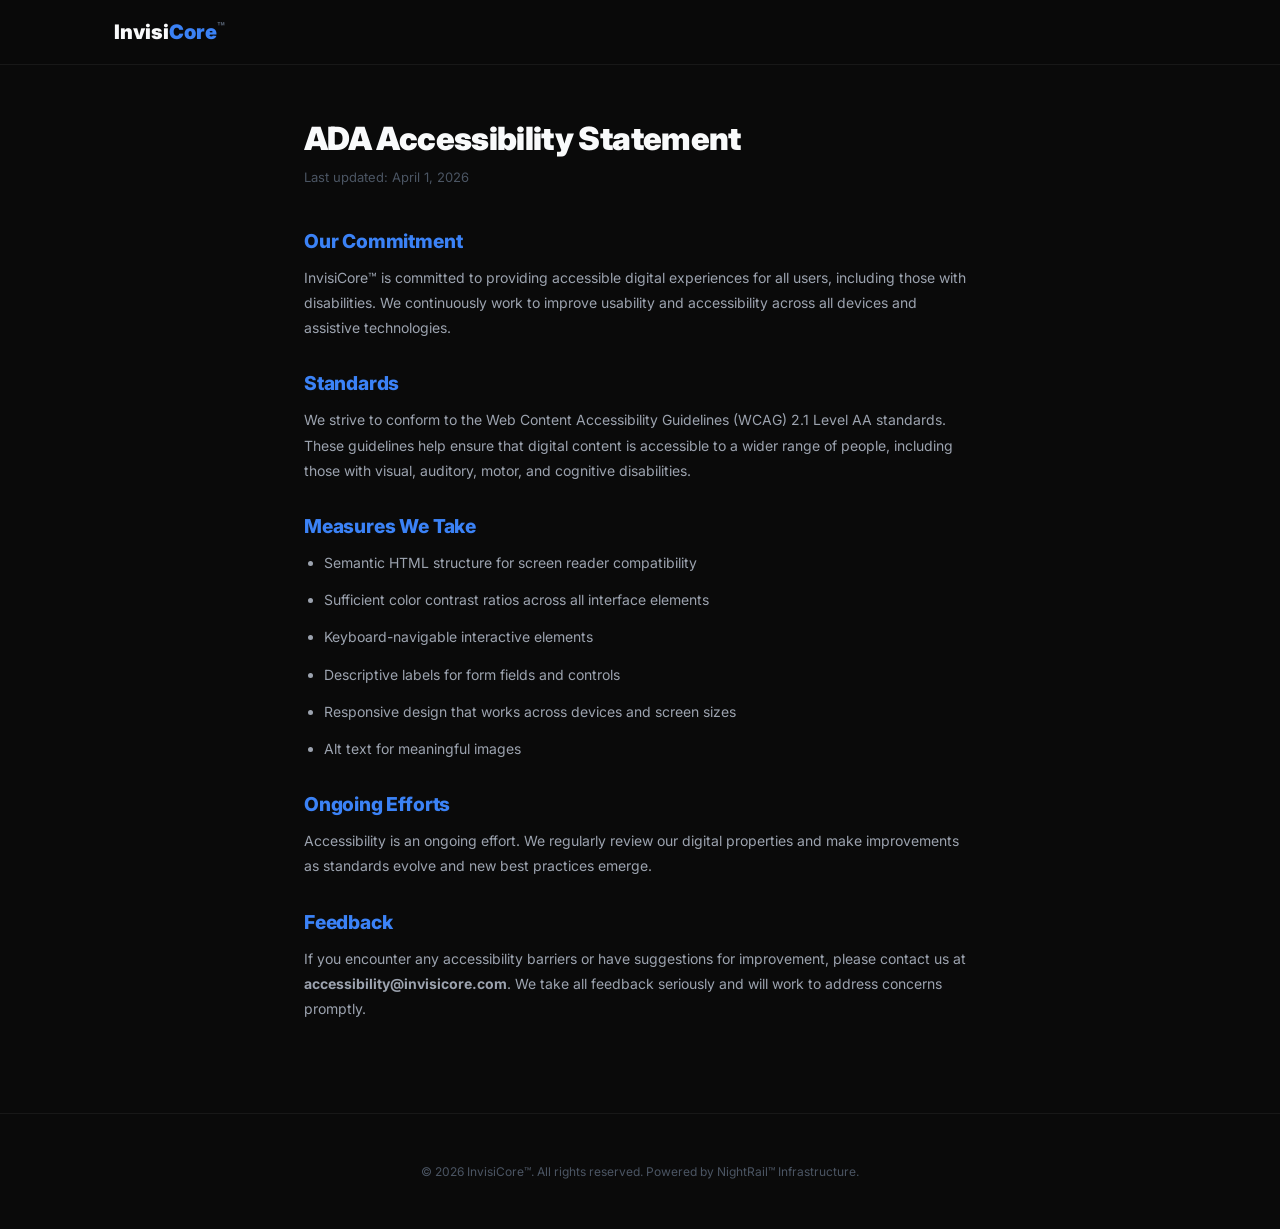
==== ada.html @ 8f8109be "Initial build — InvisiCore site with full marketing page, pricing, and legal" ====
<!DOCTYPE html>
<html lang="en">
<head>
  <meta charset="UTF-8">
  <meta name="viewport" content="width=device-width, initial-scale=1.0">
  <title>ADA Accessibility Statement — InvisiCore™</title>
  <link rel="preconnect" href="https://fonts.googleapis.com">
  <link rel="preconnect" href="https://fonts.gstatic.com" crossorigin>
  <link href="https://fonts.googleapis.com/css2?family=Inter:wght@400;500;600;700;800;900&display=swap" rel="stylesheet">
  <link rel="stylesheet" href="style.css">
  <style>.legal{max-width:720px;margin:0 auto;padding:120px 24px 80px}.legal h1{font-size:2rem;margin-bottom:8px}.legal .legal-updated{font-size:13px;color:var(--gray-dark);margin-bottom:40px}.legal h2{font-size:1.2rem;margin:32px 0 12px;color:var(--blue)}.legal p,.legal li{font-size:14px;line-height:1.8;margin-bottom:12px}.legal ul{padding-left:20px}.legal a{color:var(--blue)}</style>
</head>
<body>
  <nav class="nav"><div class="container nav-inner"><a href="/" class="nav-logo"><span class="logo-invisi">Invisi</span><span class="logo-core">Core</span><span class="logo-tm">™</span></a></div></nav>

  <div class="legal">
    <h1>ADA Accessibility Statement</h1>
    <p class="legal-updated">Last updated: April 1, 2026</p>

    <h2>Our Commitment</h2>
    <p>InvisiCore™ is committed to providing accessible digital experiences for all users, including those with disabilities. We continuously work to improve usability and accessibility across all devices and assistive technologies.</p>

    <h2>Standards</h2>
    <p>We strive to conform to the Web Content Accessibility Guidelines (WCAG) 2.1 Level AA standards. These guidelines help ensure that digital content is accessible to a wider range of people, including those with visual, auditory, motor, and cognitive disabilities.</p>

    <h2>Measures We Take</h2>
    <ul>
      <li>Semantic HTML structure for screen reader compatibility</li>
      <li>Sufficient color contrast ratios across all interface elements</li>
      <li>Keyboard-navigable interactive elements</li>
      <li>Descriptive labels for form fields and controls</li>
      <li>Responsive design that works across devices and screen sizes</li>
      <li>Alt text for meaningful images</li>
    </ul>

    <h2>Ongoing Efforts</h2>
    <p>Accessibility is an ongoing effort. We regularly review our digital properties and make improvements as standards evolve and new best practices emerge.</p>

    <h2>Feedback</h2>
    <p>If you encounter any accessibility barriers or have suggestions for improvement, please contact us at <strong>accessibility@invisicore.com</strong>. We take all feedback seriously and will work to address concerns promptly.</p>
  </div>

  <footer class="footer"><div class="container footer-inner"><div class="footer-copy">&copy; 2026 InvisiCore™. All rights reserved. Powered by NightRail™ Infrastructure.</div></div></footer>
</body>
</html>
---- style.css ----
/* ============================================================
   InvisiCore™ — Dark, High-End SaaS Aesthetic
   Colors: Black #0A0A0A, Navy #0F172A, Blue #3B82F6, Gray #9CA3AF
   Font: Inter
   ============================================================ */

*, *::before, *::after { margin: 0; padding: 0; box-sizing: border-box; }

:root {
  --black: #0A0A0A;
  --navy: #0F172A;
  --blue: #3B82F6;
  --blue-light: #60A5FA;
  --gray: #9CA3AF;
  --gray-dark: #4B5563;
  --gray-darker: #1F2937;
  --white: #F9FAFB;
  --red: #EF4444;
  --green: #10B981;
  --gold: #F59E0B;
  --radius: 12px;
  --radius-sm: 8px;
}

html { scroll-behavior: smooth; }

body {
  font-family: 'Inter', -apple-system, BlinkMacSystemFont, sans-serif;
  background: var(--black);
  color: var(--gray);
  line-height: 1.6;
  -webkit-font-smoothing: antialiased;
}

.container { max-width: 1100px; margin: 0 auto; padding: 0 24px; }

h1, h2, h3, h4 { color: var(--white); line-height: 1.2; }
h1 { font-size: clamp(2.5rem, 5vw, 3.5rem); font-weight: 900; letter-spacing: -0.02em; }
h2 { font-size: clamp(1.8rem, 3.5vw, 2.5rem); font-weight: 800; letter-spacing: -0.01em; }
h3 { font-size: 1.25rem; font-weight: 700; }

a { color: var(--blue); text-decoration: none; }

.text-blue { color: var(--blue); }
.text-red { color: var(--red); }
.text-green { color: var(--green); }

/* ─── BUTTONS ─── */
.btn {
  display: inline-flex; align-items: center; justify-content: center;
  padding: 12px 28px; border-radius: var(--radius-sm); font-size: 14px; font-weight: 700;
  text-decoration: none; cursor: pointer; transition: all 0.2s; border: none;
}
.btn-sm { padding: 8px 20px; font-size: 13px; }
.btn-lg { padding: 16px 36px; font-size: 16px; }
.btn-block { width: 100%; }
.btn-primary { background: var(--blue); color: #fff; }
.btn-primary:hover { background: var(--blue-light); }
.btn-outline { background: transparent; color: var(--blue); border: 1px solid var(--blue); }
.btn-outline:hover { background: rgba(59,130,246,0.1); }

/* ─── NAV ─── */
.nav {
  position: fixed; top: 0; left: 0; right: 0; z-index: 100;
  background: rgba(10,10,10,0.85); backdrop-filter: blur(16px);
  border-bottom: 1px solid rgba(255,255,255,0.06);
}
.nav-inner { display: flex; align-items: center; justify-content: space-between; height: 64px; }
.nav-logo { font-size: 20px; font-weight: 900; text-decoration: none; }
.logo-invisi { color: var(--white); }
.logo-core { color: var(--blue); }
.logo-tm { color: var(--gray-dark); font-size: 12px; vertical-align: super; }
.nav-links { display: flex; align-items: center; gap: 32px; }
.nav-links a { color: var(--gray); font-size: 14px; font-weight: 500; text-decoration: none; transition: color 0.2s; }
.nav-links a:hover { color: var(--white); }
.nav-toggle { display: none; background: none; border: none; cursor: pointer; padding: 4px; }
.nav-toggle span { display: block; width: 24px; height: 2px; background: var(--white); margin: 5px 0; transition: 0.3s; }

/* ─── HERO ─── */
.hero {
  position: relative; padding: 160px 0 100px; text-align: center; overflow: hidden;
  background: linear-gradient(180deg, var(--navy) 0%, var(--black) 100%);
}
.hero-inner { position: relative; z-index: 1; }
.hero-badge {
  display: inline-block; padding: 6px 16px; border-radius: 100px;
  font-size: 11px; font-weight: 700; text-transform: uppercase; letter-spacing: 2px;
  color: var(--blue); border: 1px solid rgba(59,130,246,0.3);
  background: rgba(59,130,246,0.08); margin-bottom: 24px;
}
.hero-sub { max-width: 640px; margin: 20px auto 0; font-size: 17px; color: var(--gray); }
.hero-cta { display: flex; gap: 16px; justify-content: center; margin-top: 36px; }
.hero-proof {
  display: flex; justify-content: center; align-items: center; gap: 40px;
  margin-top: 64px; padding-top: 40px; border-top: 1px solid rgba(255,255,255,0.06);
}
.proof-num { display: block; font-size: 24px; font-weight: 900; color: var(--white); }
.proof-label { display: block; font-size: 12px; color: var(--gray-dark); margin-top: 4px; }
.proof-divider { width: 1px; height: 40px; background: rgba(255,255,255,0.08); }
.hero-glow {
  position: absolute; top: -200px; left: 50%; transform: translateX(-50%);
  width: 800px; height: 800px; border-radius: 50%;
  background: radial-gradient(circle, rgba(59,130,246,0.08) 0%, transparent 70%);
  pointer-events: none;
}

/* ─── SECTIONS ─── */
.section { padding: 100px 0; }
.section-dark { background: var(--navy); }
.section-label {
  font-size: 11px; font-weight: 700; text-transform: uppercase; letter-spacing: 2px;
  color: var(--blue); margin-bottom: 12px;
}
.section-sub { max-width: 600px; font-size: 16px; color: var(--gray); margin-top: 12px; margin-bottom: 48px; }
.section h2 + .section-sub { margin-top: 12px; }

/* ─── PROBLEM ─── */
.problem-grid { display: grid; grid-template-columns: repeat(3, 1fr); gap: 24px; margin-top: 48px; }
.problem-card {
  padding: 32px; border-radius: var(--radius); background: rgba(10,10,10,0.5);
  border: 1px solid rgba(255,255,255,0.06);
}
.problem-icon { font-size: 28px; margin-bottom: 16px; }
.problem-card h3 { margin-bottom: 8px; }

/* ─── FEATURES ─── */
.features-grid { display: grid; grid-template-columns: repeat(4, 1fr); gap: 20px; }
.feature-card {
  padding: 28px; border-radius: var(--radius); background: var(--navy);
  border: 1px solid rgba(255,255,255,0.06); transition: border-color 0.2s;
}
.feature-card:hover { border-color: rgba(59,130,246,0.3); }
.feature-icon { font-size: 28px; margin-bottom: 12px; }
.feature-card h3 { font-size: 15px; margin-bottom: 8px; }
.feature-card p { font-size: 13px; line-height: 1.6; }
.feature-tier {
  display: inline-block; margin-top: 12px; padding: 3px 10px; border-radius: 100px;
  font-size: 10px; font-weight: 700; text-transform: uppercase; letter-spacing: 1px;
  color: var(--green); border: 1px solid rgba(16,185,129,0.3);
  background: rgba(16,185,129,0.06);
}

/* ─── ARCHITECTURE ─── */
.arch-grid { display: grid; grid-template-columns: 1fr auto 1fr; gap: 32px; align-items: center; margin-top: 48px; }
.arch-card {
  padding: 36px; border-radius: var(--radius); border: 1px solid rgba(255,255,255,0.08);
}
.arch-invisicore { background: rgba(59,130,246,0.06); border-color: rgba(59,130,246,0.2); }
.arch-nightrail { background: rgba(10,10,10,0.6); border-color: rgba(255,255,255,0.08); }
.arch-label {
  font-size: 10px; font-weight: 700; text-transform: uppercase; letter-spacing: 2px;
  color: var(--blue); margin-bottom: 8px;
}
.arch-card h3 { font-size: 22px; margin-bottom: 12px; }
.arch-card p { font-size: 14px; margin-bottom: 16px; }
.arch-card ul { list-style: none; }
.arch-card li { font-size: 13px; padding: 4px 0; color: var(--gray); }
.arch-card li::before { content: "\2713 "; color: var(--blue); margin-right: 8px; }
.arch-nightrail li::before { color: var(--gray-dark); }
.arch-connector { display: flex; flex-direction: column; align-items: center; gap: 0; }
.arch-line { width: 2px; height: 60px; background: linear-gradient(180deg, rgba(59,130,246,0.4), rgba(59,130,246,0.1)); }
.arch-dot { width: 10px; height: 10px; border-radius: 50%; background: var(--blue); box-shadow: 0 0 12px rgba(59,130,246,0.5); }

/* ─── USE CASES ─── */
.usecases-grid { display: grid; grid-template-columns: repeat(2, 1fr); gap: 24px; margin-top: 48px; }
.usecase-card {
  padding: 36px; border-radius: var(--radius); background: var(--navy);
  border: 1px solid rgba(255,255,255,0.06); transition: border-color 0.2s;
}
.usecase-card:hover { border-color: rgba(59,130,246,0.3); }
.usecase-card h3 { margin-bottom: 12px; color: var(--blue); }
.usecase-card p { font-size: 14px; }

/* ─── PRICING ─── */
.pricing-flagship {
  text-align: center; padding: 48px; border-radius: var(--radius);
  background: rgba(59,130,246,0.04); border: 2px solid rgba(59,130,246,0.2);
  margin-bottom: 48px;
}
.flagship-badge {
  display: inline-block; padding: 4px 14px; border-radius: 100px;
  font-size: 11px; font-weight: 700; text-transform: uppercase; letter-spacing: 1.5px;
  background: var(--blue); color: #fff; margin-bottom: 16px;
}
.flagship-price { font-size: 48px; font-weight: 900; color: var(--white); margin: 12px 0 8px; }
.flagship-desc { font-size: 16px; color: var(--gray); max-width: 500px; margin: 0 auto 24px; }
.flagship-includes { display: grid; grid-template-columns: 1fr 1fr; gap: 24px; text-align: left; max-width: 600px; margin: 0 auto 32px; }
.flagship-col h4 { font-size: 12px; font-weight: 700; text-transform: uppercase; letter-spacing: 1px; color: var(--blue); margin-bottom: 12px; }
.flagship-col ul { list-style: none; }
.flagship-col li { font-size: 13px; padding: 4px 0; color: var(--gray); }
.flagship-col li::before { content: "\2713 "; color: var(--green); margin-right: 8px; }

.pricing-saas-label {
  text-align: center; font-size: 13px; font-weight: 600; color: var(--gray-dark);
  text-transform: uppercase; letter-spacing: 2px; margin-bottom: 32px;
}
.pricing-grid { display: grid; grid-template-columns: repeat(4, 1fr); gap: 16px; margin-bottom: 48px; }
.pricing-card {
  padding: 28px; border-radius: var(--radius); background: rgba(10,10,10,0.5);
  border: 1px solid rgba(255,255,255,0.06); display: flex; flex-direction: column;
}
.pricing-card-highlight { border: 2px solid var(--blue); background: rgba(59,130,246,0.04); position: relative; }
.pricing-popular {
  position: absolute; top: -12px; left: 50%; transform: translateX(-50%);
  padding: 4px 14px; border-radius: 100px; font-size: 10px; font-weight: 800;
  background: var(--blue); color: #fff; letter-spacing: 1px;
}
.pricing-tier { font-size: 13px; font-weight: 700; color: var(--blue); margin-bottom: 8px; }
.pricing-price { font-size: 32px; font-weight: 900; color: var(--white); }
.pricing-price span { font-size: 14px; color: var(--gray-dark); font-weight: 500; }
.pricing-anchor { font-size: 11px; color: var(--green); font-weight: 600; font-style: italic; margin: 4px 0 16px; }
.pricing-card ul { list-style: none; flex: 1; margin-bottom: 20px; }
.pricing-card li { font-size: 12px; padding: 4px 0; color: var(--gray); }
.pricing-card li::before { content: "\2713 "; color: var(--green); margin-right: 6px; }

/* ─── USAGE TABLE ─── */
.usage-section { background: rgba(10,10,10,0.4); border-radius: var(--radius); padding: 32px; border: 1px solid rgba(255,255,255,0.06); }
.usage-section h3 { margin-bottom: 8px; }
.usage-section > p { font-size: 13px; color: var(--gray); margin-bottom: 20px; }
.usage-table { width: 100%; border-collapse: collapse; font-size: 13px; }
.usage-table th {
  text-align: left; padding: 10px 16px; font-size: 11px; font-weight: 600;
  text-transform: uppercase; letter-spacing: 1px; color: var(--gray-dark);
  border-bottom: 1px solid rgba(255,255,255,0.08);
}
.usage-table td { padding: 10px 16px; border-bottom: 1px solid rgba(255,255,255,0.04); color: var(--gray); }
.usage-table td:last-child { color: var(--green); font-weight: 600; }

/* ─── VERTICALIZED ─── */
.vertical-grid { display: grid; grid-template-columns: 1fr 1fr; gap: 20px; margin-top: 48px; }
.vertical-card {
  padding: 28px; border-radius: var(--radius); background: var(--navy);
  border: 1px solid rgba(255,255,255,0.06);
}
.vertical-card h3 { font-size: 16px; margin-bottom: 4px; }
.vertical-target { font-size: 11px; font-weight: 600; color: var(--gold); margin-bottom: 12px; }
.vertical-card p { font-size: 13px; margin-bottom: 8px; }
.vertical-price { font-size: 22px; font-weight: 900; color: var(--gold); margin-top: 12px; }

/* ─── TESTIMONIALS ─── */
.testimonials-grid { display: grid; grid-template-columns: repeat(3, 1fr); gap: 24px; margin-top: 48px; }
.testimonial-card {
  padding: 32px; border-radius: var(--radius); background: rgba(10,10,10,0.5);
  border: 1px solid rgba(255,255,255,0.06);
}
.testimonial-card p { font-size: 15px; font-style: italic; color: var(--white); line-height: 1.7; margin-bottom: 20px; }
.testimonial-name { font-size: 14px; font-weight: 700; color: var(--white); }
.testimonial-role { font-size: 12px; color: var(--gray-dark); }

/* ─── BLUEPRINT ─── */
.blueprint-section { text-align: center; }
.blueprint-inner {
  max-width: 600px; margin: 0 auto; padding: 48px; border-radius: var(--radius);
  background: var(--navy); border: 1px solid rgba(255,255,255,0.08);
}
.blueprint-price { font-size: 48px; font-weight: 900; color: var(--green); margin: 16px 0 8px; }
.blueprint-hook { font-size: 14px; font-style: italic; color: var(--gray); margin-bottom: 24px; }

/* ─── CTA ─── */
.section-cta {
  text-align: center;
  background: linear-gradient(180deg, var(--black) 0%, var(--navy) 50%, var(--black) 100%);
}
.cta-inner h2 { font-size: clamp(2rem, 4vw, 3rem); }
.cta-inner p { font-size: 17px; max-width: 500px; margin: 16px auto 0; }
.cta-tagline {
  font-size: 14px; font-weight: 600; color: var(--blue); font-style: italic;
  margin: 24px 0 32px;
}

/* ─── CONTACT ─── */
.contact-form { max-width: 640px; margin: 0 auto; }
.form-row { display: grid; grid-template-columns: 1fr 1fr; gap: 16px; margin-bottom: 16px; }
.form-group { display: flex; flex-direction: column; margin-bottom: 0; }
.form-group + .form-group:not(.form-row .form-group) { margin-top: 16px; }
.form-group label { font-size: 12px; font-weight: 600; color: var(--gray); margin-bottom: 6px; text-transform: uppercase; letter-spacing: 1px; }
.form-group input,
.form-group select,
.form-group textarea {
  padding: 12px 16px; border-radius: var(--radius-sm); font-size: 14px;
  background: rgba(10,10,10,0.6); border: 1px solid rgba(255,255,255,0.1);
  color: var(--white); font-family: inherit; transition: border-color 0.2s;
}
.form-group input:focus,
.form-group select:focus,
.form-group textarea:focus { outline: none; border-color: var(--blue); }
.form-group select { cursor: pointer; }
.form-group textarea { resize: vertical; }
.contact-form .btn { margin-top: 16px; }
.contact-form .form-group:last-of-type { margin-bottom: 0; }

/* ─── FOOTER ─── */
.footer { padding: 48px 0; border-top: 1px solid rgba(255,255,255,0.06); }
.footer-inner { text-align: center; }
.footer-powered { font-size: 12px; color: var(--gray-dark); margin-top: 8px; }
.footer-links { display: flex; justify-content: center; gap: 24px; margin: 24px 0 16px; flex-wrap: wrap; }
.footer-links a { font-size: 13px; color: var(--gray-dark); text-decoration: none; transition: color 0.2s; }
.footer-links a:hover { color: var(--gray); }
.footer-copy { font-size: 12px; color: var(--gray-dark); }

/* ─── MOBILE ─── */
@media (max-width: 768px) {
  .nav-links { display: none; }
  .nav-toggle { display: block; }
  .nav-links.open {
    display: flex; flex-direction: column; position: absolute; top: 64px; left: 0; right: 0;
    background: rgba(10,10,10,0.95); backdrop-filter: blur(16px); padding: 24px;
    gap: 16px; border-bottom: 1px solid rgba(255,255,255,0.06);
  }
  .hero { padding: 120px 0 60px; }
  .hero-proof { flex-direction: column; gap: 20px; }
  .proof-divider { width: 40px; height: 1px; }
  .problem-grid,
  .features-grid,
  .pricing-grid { grid-template-columns: 1fr; }
  .arch-grid { grid-template-columns: 1fr; }
  .arch-connector { flex-direction: row; justify-content: center; }
  .arch-line { width: 60px; height: 2px; }
  .usecases-grid,
  .vertical-grid,
  .testimonials-grid { grid-template-columns: 1fr; }
  .flagship-includes { grid-template-columns: 1fr; }
  .form-row { grid-template-columns: 1fr; }
  .hero-cta { flex-direction: column; align-items: center; }
}
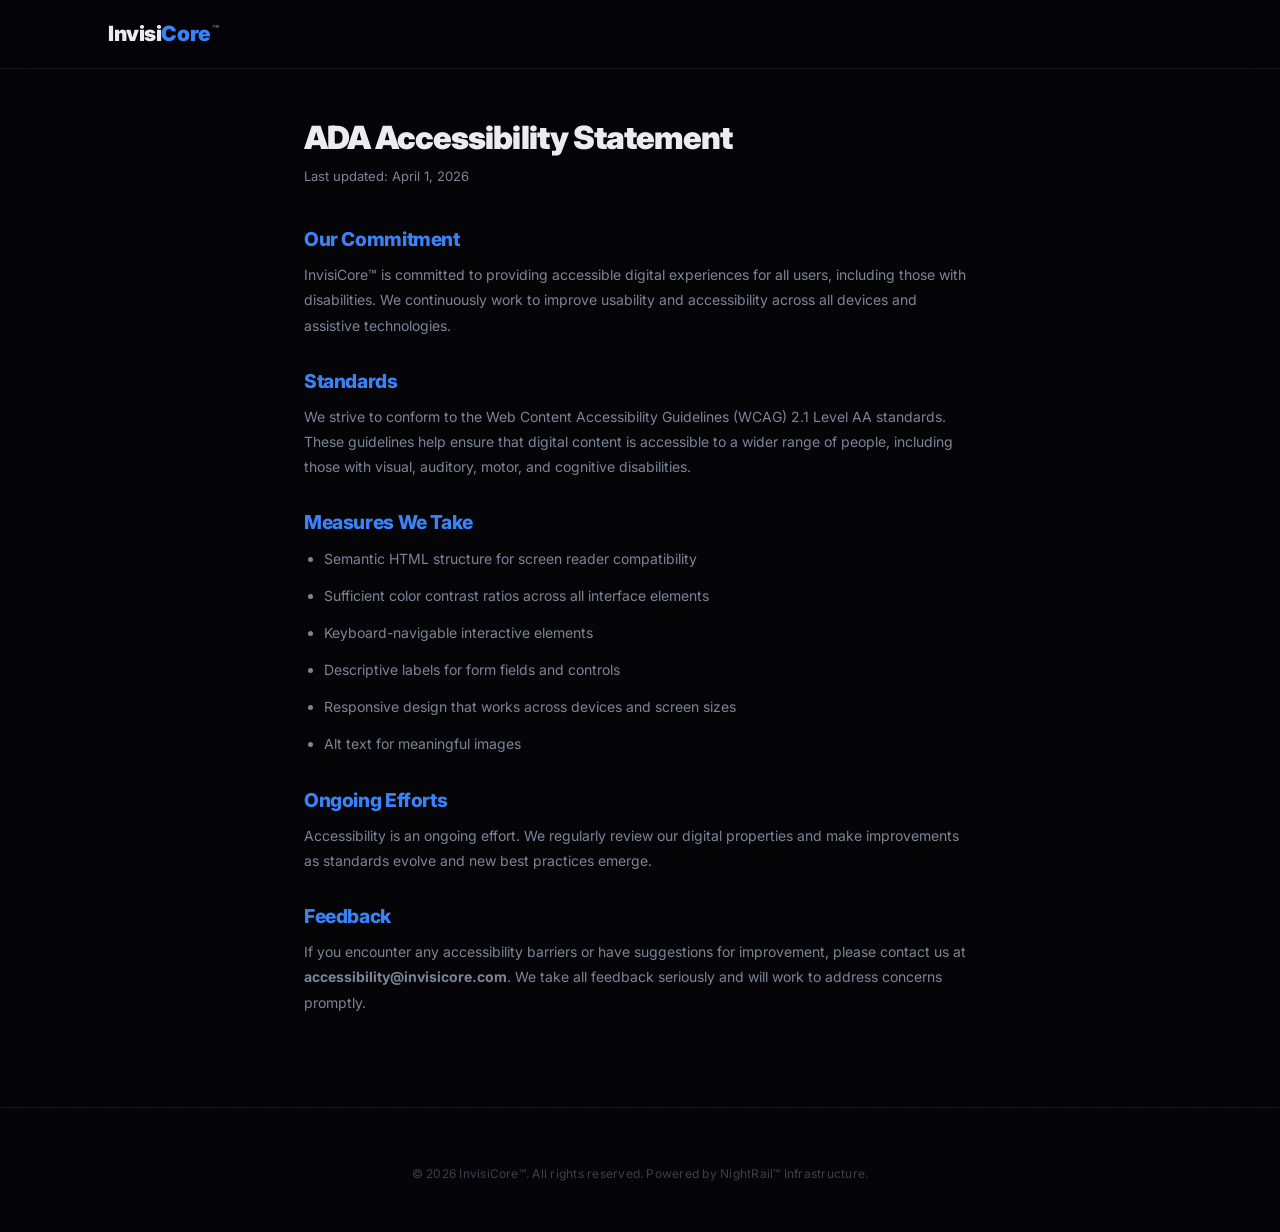
==== commit 8a08c322: "add favicon across all pages" ====
--- a/ada.html
+++ b/ada.html
@@ -2,6 +2,7 @@
 <html lang="en">
 <head>
   <meta charset="UTF-8">
+  <link rel="icon" type="image/svg+xml" href="/favicon.svg" />
   <meta name="viewport" content="width=device-width, initial-scale=1.0">
   <title>ADA Accessibility Statement — InvisiCore™</title>
   <link rel="preconnect" href="https://fonts.googleapis.com">
--- a/style.css
+++ b/style.css
@@ -1,325 +1,490 @@
 /* ============================================================
-   InvisiCore™ — Dark, High-End SaaS Aesthetic
-   Colors: Black #0A0A0A, Navy #0F172A, Blue #3B82F6, Gray #9CA3AF
+   InvisiCore™ — Enterprise Infrastructure Aesthetic
+   Palette: Void #050508, Obsidian #0B0E18, Steel #141928
+           Signal Blue #3B82F6, Ice #93C5FD, Smoke #7C8497
    Font: Inter
    ============================================================ */
 
 *, *::before, *::after { margin: 0; padding: 0; box-sizing: border-box; }
 
 :root {
-  --black: #0A0A0A;
-  --navy: #0F172A;
+  --void: #050508;
+  --obsidian: #0B0E18;
+  --steel: #141928;
+  --slate: #1C2236;
+  --border: rgba(255,255,255,0.06);
+  --border-hover: rgba(59,130,246,0.25);
   --blue: #3B82F6;
-  --blue-light: #60A5FA;
-  --gray: #9CA3AF;
-  --gray-dark: #4B5563;
-  --gray-darker: #1F2937;
-  --white: #F9FAFB;
-  --red: #EF4444;
-  --green: #10B981;
-  --gold: #F59E0B;
-  --radius: 12px;
-  --radius-sm: 8px;
+  --blue-mid: #2563EB;
+  --blue-light: #93C5FD;
+  --blue-glow: rgba(59,130,246,0.15);
+  --smoke: #7C8497;
+  --ash: #515B6E;
+  --ember: #3A4050;
+  --white: #EAECF0;
+  --red: #F87171;
+  --green: #34D399;
+  --gold: #FBBF24;
+  --radius: 16px;
+  --radius-sm: 10px;
 }
 
 html { scroll-behavior: smooth; }
 
 body {
   font-family: 'Inter', -apple-system, BlinkMacSystemFont, sans-serif;
-  background: var(--black);
-  color: var(--gray);
-  line-height: 1.6;
+  background: var(--void);
+  color: var(--smoke);
+  line-height: 1.65;
   -webkit-font-smoothing: antialiased;
-}
-
-.container { max-width: 1100px; margin: 0 auto; padding: 0 24px; }
-
-h1, h2, h3, h4 { color: var(--white); line-height: 1.2; }
-h1 { font-size: clamp(2.5rem, 5vw, 3.5rem); font-weight: 900; letter-spacing: -0.02em; }
-h2 { font-size: clamp(1.8rem, 3.5vw, 2.5rem); font-weight: 800; letter-spacing: -0.01em; }
-h3 { font-size: 1.25rem; font-weight: 700; }
+  -moz-osx-font-smoothing: grayscale;
+  /* Subtle dot grid across entire page */
+  background-image: radial-gradient(rgba(255,255,255,0.03) 1px, transparent 1px);
+  background-size: 32px 32px;
+}
+
+.container { max-width: 1120px; margin: 0 auto; padding: 0 28px; }
+
+h1, h2, h3, h4 { color: var(--white); line-height: 1.15; }
+h1 { font-size: clamp(2.6rem, 5.5vw, 3.8rem); font-weight: 900; letter-spacing: -0.03em; }
+h2 { font-size: clamp(1.9rem, 3.5vw, 2.6rem); font-weight: 800; letter-spacing: -0.02em; }
+h3 { font-size: 1.2rem; font-weight: 700; letter-spacing: -0.01em; }
 
 a { color: var(--blue); text-decoration: none; }
 
-.text-blue { color: var(--blue); }
+.text-blue { color: var(--blue-light); }
 .text-red { color: var(--red); }
 .text-green { color: var(--green); }
 
 /* ─── BUTTONS ─── */
 .btn {
   display: inline-flex; align-items: center; justify-content: center;
-  padding: 12px 28px; border-radius: var(--radius-sm); font-size: 14px; font-weight: 700;
-  text-decoration: none; cursor: pointer; transition: all 0.2s; border: none;
-}
-.btn-sm { padding: 8px 20px; font-size: 13px; }
-.btn-lg { padding: 16px 36px; font-size: 16px; }
+  padding: 13px 30px; border-radius: var(--radius-sm); font-size: 14px; font-weight: 700;
+  text-decoration: none; cursor: pointer; transition: all 0.25s ease; border: none;
+  letter-spacing: 0.01em;
+}
+.btn-sm { padding: 9px 22px; font-size: 13px; }
+.btn-lg { padding: 17px 40px; font-size: 15px; letter-spacing: 0.02em; }
 .btn-block { width: 100%; }
-.btn-primary { background: var(--blue); color: #fff; }
-.btn-primary:hover { background: var(--blue-light); }
-.btn-outline { background: transparent; color: var(--blue); border: 1px solid var(--blue); }
-.btn-outline:hover { background: rgba(59,130,246,0.1); }
+.btn-primary {
+  background: linear-gradient(135deg, var(--blue) 0%, var(--blue-mid) 100%);
+  color: #fff;
+  box-shadow: 0 0 20px rgba(59,130,246,0.2), 0 2px 8px rgba(0,0,0,0.3);
+}
+.btn-primary:hover {
+  background: linear-gradient(135deg, var(--blue-light) 0%, var(--blue) 100%);
+  box-shadow: 0 0 32px rgba(59,130,246,0.35), 0 4px 12px rgba(0,0,0,0.3);
+  transform: translateY(-1px);
+}
+.btn-outline {
+  background: transparent; color: var(--blue-light);
+  border: 1px solid rgba(59,130,246,0.35);
+  box-shadow: 0 0 12px rgba(59,130,246,0.05);
+}
+.btn-outline:hover {
+  background: rgba(59,130,246,0.08);
+  border-color: rgba(59,130,246,0.6);
+  box-shadow: 0 0 20px rgba(59,130,246,0.12);
+}
 
 /* ─── NAV ─── */
 .nav {
   position: fixed; top: 0; left: 0; right: 0; z-index: 100;
-  background: rgba(10,10,10,0.85); backdrop-filter: blur(16px);
-  border-bottom: 1px solid rgba(255,255,255,0.06);
-}
-.nav-inner { display: flex; align-items: center; justify-content: space-between; height: 64px; }
-.nav-logo { font-size: 20px; font-weight: 900; text-decoration: none; }
+  background: rgba(5,5,8,0.75); backdrop-filter: blur(24px) saturate(1.2);
+  border-bottom: 1px solid var(--border);
+}
+.nav-inner { display: flex; align-items: center; justify-content: space-between; height: 68px; }
+.nav-logo { font-size: 21px; font-weight: 900; text-decoration: none; letter-spacing: -0.02em; }
 .logo-invisi { color: var(--white); }
 .logo-core { color: var(--blue); }
-.logo-tm { color: var(--gray-dark); font-size: 12px; vertical-align: super; }
-.nav-links { display: flex; align-items: center; gap: 32px; }
-.nav-links a { color: var(--gray); font-size: 14px; font-weight: 500; text-decoration: none; transition: color 0.2s; }
+.logo-tm { color: var(--ash); font-size: 11px; vertical-align: super; margin-left: 1px; }
+.nav-links { display: flex; align-items: center; gap: 36px; }
+.nav-links a { color: var(--smoke); font-size: 13px; font-weight: 500; text-decoration: none; transition: color 0.25s; letter-spacing: 0.01em; }
 .nav-links a:hover { color: var(--white); }
 .nav-toggle { display: none; background: none; border: none; cursor: pointer; padding: 4px; }
-.nav-toggle span { display: block; width: 24px; height: 2px; background: var(--white); margin: 5px 0; transition: 0.3s; }
+.nav-toggle span { display: block; width: 22px; height: 2px; background: var(--white); margin: 5px 0; transition: 0.3s; border-radius: 2px; }
 
 /* ─── HERO ─── */
 .hero {
-  position: relative; padding: 160px 0 100px; text-align: center; overflow: hidden;
-  background: linear-gradient(180deg, var(--navy) 0%, var(--black) 100%);
-}
-.hero-inner { position: relative; z-index: 1; }
+  position: relative; padding: 180px 0 120px; text-align: center; overflow: hidden;
+  background: linear-gradient(180deg, var(--steel) 0%, var(--obsidian) 40%, var(--void) 100%);
+}
+.hero-inner { position: relative; z-index: 2; }
 .hero-badge {
-  display: inline-block; padding: 6px 16px; border-radius: 100px;
-  font-size: 11px; font-weight: 700; text-transform: uppercase; letter-spacing: 2px;
-  color: var(--blue); border: 1px solid rgba(59,130,246,0.3);
-  background: rgba(59,130,246,0.08); margin-bottom: 24px;
-}
-.hero-sub { max-width: 640px; margin: 20px auto 0; font-size: 17px; color: var(--gray); }
-.hero-cta { display: flex; gap: 16px; justify-content: center; margin-top: 36px; }
+  display: inline-block; padding: 7px 18px; border-radius: 100px;
+  font-size: 10px; font-weight: 700; text-transform: uppercase; letter-spacing: 2.5px;
+  color: var(--blue-light); border: 1px solid rgba(59,130,246,0.25);
+  background: rgba(59,130,246,0.06); margin-bottom: 28px;
+}
+.hero h1 { margin-bottom: 0; }
+.hero-sub { max-width: 620px; margin: 24px auto 0; font-size: 17px; color: var(--smoke); line-height: 1.75; }
+.hero-cta { display: flex; gap: 16px; justify-content: center; margin-top: 40px; }
 .hero-proof {
-  display: flex; justify-content: center; align-items: center; gap: 40px;
-  margin-top: 64px; padding-top: 40px; border-top: 1px solid rgba(255,255,255,0.06);
-}
-.proof-num { display: block; font-size: 24px; font-weight: 900; color: var(--white); }
-.proof-label { display: block; font-size: 12px; color: var(--gray-dark); margin-top: 4px; }
-.proof-divider { width: 1px; height: 40px; background: rgba(255,255,255,0.08); }
+  display: flex; justify-content: center; align-items: center; gap: 48px;
+  margin-top: 72px; padding-top: 48px;
+  border-top: 1px solid var(--border);
+}
+.proof-num { display: block; font-size: 26px; font-weight: 900; color: var(--white); letter-spacing: -0.02em; }
+.proof-label { display: block; font-size: 11px; color: var(--ash); margin-top: 6px; text-transform: uppercase; letter-spacing: 1px; font-weight: 500; }
+.proof-divider { width: 1px; height: 44px; background: linear-gradient(180deg, transparent, rgba(59,130,246,0.2), transparent); }
+
+/* Hero background effects */
 .hero-glow {
-  position: absolute; top: -200px; left: 50%; transform: translateX(-50%);
-  width: 800px; height: 800px; border-radius: 50%;
-  background: radial-gradient(circle, rgba(59,130,246,0.08) 0%, transparent 70%);
-  pointer-events: none;
+  position: absolute; top: -300px; left: 50%; transform: translateX(-50%);
+  width: 1000px; height: 1000px; border-radius: 50%;
+  background: radial-gradient(circle, rgba(59,130,246,0.1) 0%, rgba(37,99,235,0.04) 40%, transparent 70%);
+  pointer-events: none; z-index: 0;
+}
+.hero::after {
+  content: ''; position: absolute; bottom: 0; left: 0; right: 0; height: 1px;
+  background: linear-gradient(90deg, transparent, rgba(59,130,246,0.15), transparent);
 }
 
 /* ─── SECTIONS ─── */
-.section { padding: 100px 0; }
-.section-dark { background: var(--navy); }
+.section { padding: 110px 0; position: relative; }
+.section-dark { background: var(--obsidian); }
+.section-dark::before,
+.section-dark::after {
+  content: ''; position: absolute; left: 0; right: 0; height: 1px;
+  background: linear-gradient(90deg, transparent, var(--border), transparent);
+}
+.section-dark::before { top: 0; }
+.section-dark::after { bottom: 0; }
 .section-label {
-  font-size: 11px; font-weight: 700; text-transform: uppercase; letter-spacing: 2px;
-  color: var(--blue); margin-bottom: 12px;
-}
-.section-sub { max-width: 600px; font-size: 16px; color: var(--gray); margin-top: 12px; margin-bottom: 48px; }
-.section h2 + .section-sub { margin-top: 12px; }
+  font-size: 11px; font-weight: 700; text-transform: uppercase; letter-spacing: 3px;
+  color: var(--blue); margin-bottom: 14px;
+}
+.section-sub { max-width: 580px; font-size: 16px; color: var(--smoke); margin-top: 14px; margin-bottom: 56px; line-height: 1.75; }
+
+/* ─── CARD BASE (shared glass treatment) ─── */
+.problem-card,
+.feature-card,
+.usecase-card,
+.pricing-card,
+.vertical-card,
+.testimonial-card {
+  border-radius: var(--radius);
+  border: 1px solid var(--border);
+  transition: border-color 0.3s ease, box-shadow 0.3s ease, transform 0.3s ease;
+}
+.problem-card:hover,
+.feature-card:hover,
+.usecase-card:hover,
+.vertical-card:hover,
+.testimonial-card:hover {
+  border-color: var(--border-hover);
+  box-shadow: 0 0 40px rgba(59,130,246,0.06), 0 8px 32px rgba(0,0,0,0.2);
+  transform: translateY(-2px);
+}
 
 /* ─── PROBLEM ─── */
-.problem-grid { display: grid; grid-template-columns: repeat(3, 1fr); gap: 24px; margin-top: 48px; }
+.problem-grid { display: grid; grid-template-columns: repeat(3, 1fr); gap: 24px; margin-top: 56px; }
 .problem-card {
-  padding: 32px; border-radius: var(--radius); background: rgba(10,10,10,0.5);
-  border: 1px solid rgba(255,255,255,0.06);
-}
-.problem-icon { font-size: 28px; margin-bottom: 16px; }
-.problem-card h3 { margin-bottom: 8px; }
+  padding: 36px; background: rgba(11,14,24,0.6);
+  backdrop-filter: blur(8px);
+}
+.problem-icon { font-size: 32px; margin-bottom: 20px; filter: grayscale(0.2); }
+.problem-card h3 { margin-bottom: 10px; font-size: 1.1rem; }
+.problem-card p { font-size: 14px; line-height: 1.7; }
 
 /* ─── FEATURES ─── */
 .features-grid { display: grid; grid-template-columns: repeat(4, 1fr); gap: 20px; }
 .feature-card {
-  padding: 28px; border-radius: var(--radius); background: var(--navy);
-  border: 1px solid rgba(255,255,255,0.06); transition: border-color 0.2s;
-}
-.feature-card:hover { border-color: rgba(59,130,246,0.3); }
-.feature-icon { font-size: 28px; margin-bottom: 12px; }
-.feature-card h3 { font-size: 15px; margin-bottom: 8px; }
-.feature-card p { font-size: 13px; line-height: 1.6; }
+  padding: 30px; background: linear-gradient(160deg, var(--steel) 0%, var(--obsidian) 100%);
+  position: relative; overflow: hidden;
+}
+.feature-card::before {
+  content: ''; position: absolute; top: 0; left: 0; right: 0; height: 1px;
+  background: linear-gradient(90deg, transparent, rgba(59,130,246,0.15), transparent);
+  opacity: 0; transition: opacity 0.3s;
+}
+.feature-card:hover::before { opacity: 1; }
+.feature-icon { font-size: 30px; margin-bottom: 16px; }
+.feature-card h3 { font-size: 14px; margin-bottom: 10px; text-transform: uppercase; letter-spacing: 0.03em; }
+.feature-card p { font-size: 13px; line-height: 1.7; color: var(--smoke); }
 .feature-tier {
-  display: inline-block; margin-top: 12px; padding: 3px 10px; border-radius: 100px;
-  font-size: 10px; font-weight: 700; text-transform: uppercase; letter-spacing: 1px;
-  color: var(--green); border: 1px solid rgba(16,185,129,0.3);
-  background: rgba(16,185,129,0.06);
+  display: inline-block; margin-top: 16px; padding: 4px 12px; border-radius: 100px;
+  font-size: 10px; font-weight: 700; text-transform: uppercase; letter-spacing: 1.2px;
+  color: var(--green); border: 1px solid rgba(52,211,153,0.2);
+  background: rgba(52,211,153,0.06);
 }
 
 /* ─── ARCHITECTURE ─── */
-.arch-grid { display: grid; grid-template-columns: 1fr auto 1fr; gap: 32px; align-items: center; margin-top: 48px; }
+.arch-grid { display: grid; grid-template-columns: 1fr 80px 1fr; gap: 0; align-items: center; margin-top: 56px; }
 .arch-card {
-  padding: 36px; border-radius: var(--radius); border: 1px solid rgba(255,255,255,0.08);
-}
-.arch-invisicore { background: rgba(59,130,246,0.06); border-color: rgba(59,130,246,0.2); }
-.arch-nightrail { background: rgba(10,10,10,0.6); border-color: rgba(255,255,255,0.08); }
+  padding: 40px; border-radius: var(--radius);
+  border: 1px solid var(--border);
+}
+.arch-invisicore {
+  background: linear-gradient(135deg, rgba(59,130,246,0.08) 0%, rgba(59,130,246,0.02) 100%);
+  border-color: rgba(59,130,246,0.18);
+}
+.arch-nightrail {
+  background: linear-gradient(135deg, rgba(5,5,8,0.8) 0%, rgba(11,14,24,0.5) 100%);
+  border-color: var(--border);
+}
 .arch-label {
-  font-size: 10px; font-weight: 700; text-transform: uppercase; letter-spacing: 2px;
-  color: var(--blue); margin-bottom: 8px;
-}
-.arch-card h3 { font-size: 22px; margin-bottom: 12px; }
-.arch-card p { font-size: 14px; margin-bottom: 16px; }
+  font-size: 10px; font-weight: 700; text-transform: uppercase; letter-spacing: 2.5px;
+  color: var(--blue); margin-bottom: 10px;
+}
+.arch-nightrail .arch-label { color: var(--ash); }
+.arch-card h3 { font-size: 24px; margin-bottom: 14px; letter-spacing: -0.02em; }
+.arch-card p { font-size: 14px; margin-bottom: 20px; line-height: 1.7; }
 .arch-card ul { list-style: none; }
-.arch-card li { font-size: 13px; padding: 4px 0; color: var(--gray); }
-.arch-card li::before { content: "\2713 "; color: var(--blue); margin-right: 8px; }
-.arch-nightrail li::before { color: var(--gray-dark); }
-.arch-connector { display: flex; flex-direction: column; align-items: center; gap: 0; }
-.arch-line { width: 2px; height: 60px; background: linear-gradient(180deg, rgba(59,130,246,0.4), rgba(59,130,246,0.1)); }
-.arch-dot { width: 10px; height: 10px; border-radius: 50%; background: var(--blue); box-shadow: 0 0 12px rgba(59,130,246,0.5); }
+.arch-card li { font-size: 13px; padding: 5px 0; color: var(--smoke); display: flex; align-items: center; gap: 10px; }
+.arch-card li::before { content: "\2713"; color: var(--blue); font-weight: 700; font-size: 11px; flex-shrink: 0; }
+.arch-nightrail li::before { color: var(--ash); }
+.arch-connector { display: flex; flex-direction: column; align-items: center; justify-content: center; gap: 0; }
+.arch-line { width: 2px; height: 50px; background: linear-gradient(180deg, rgba(59,130,246,0.3), rgba(59,130,246,0.08)); }
+.arch-dot {
+  width: 12px; height: 12px; border-radius: 50%; background: var(--blue);
+  box-shadow: 0 0 16px rgba(59,130,246,0.5), 0 0 4px rgba(59,130,246,0.8);
+  animation: pulse-dot 2.5s ease-in-out infinite;
+}
+@keyframes pulse-dot {
+  0%, 100% { box-shadow: 0 0 16px rgba(59,130,246,0.5), 0 0 4px rgba(59,130,246,0.8); }
+  50% { box-shadow: 0 0 24px rgba(59,130,246,0.7), 0 0 8px rgba(59,130,246,1); }
+}
 
 /* ─── USE CASES ─── */
-.usecases-grid { display: grid; grid-template-columns: repeat(2, 1fr); gap: 24px; margin-top: 48px; }
+.usecases-grid { display: grid; grid-template-columns: repeat(2, 1fr); gap: 24px; margin-top: 56px; }
 .usecase-card {
-  padding: 36px; border-radius: var(--radius); background: var(--navy);
-  border: 1px solid rgba(255,255,255,0.06); transition: border-color 0.2s;
-}
-.usecase-card:hover { border-color: rgba(59,130,246,0.3); }
-.usecase-card h3 { margin-bottom: 12px; color: var(--blue); }
-.usecase-card p { font-size: 14px; }
+  padding: 40px; background: linear-gradient(160deg, var(--steel) 0%, var(--obsidian) 100%);
+  position: relative;
+}
+.usecase-card h3 { margin-bottom: 14px; color: var(--blue-light); font-size: 1.15rem; }
+.usecase-card p { font-size: 14px; line-height: 1.75; }
 
 /* ─── PRICING ─── */
 .pricing-flagship {
-  text-align: center; padding: 48px; border-radius: var(--radius);
-  background: rgba(59,130,246,0.04); border: 2px solid rgba(59,130,246,0.2);
-  margin-bottom: 48px;
+  text-align: center; padding: 56px 48px; border-radius: var(--radius);
+  background: linear-gradient(160deg, rgba(59,130,246,0.06) 0%, rgba(37,99,235,0.02) 100%);
+  border: 1px solid rgba(59,130,246,0.18);
+  margin-bottom: 56px; position: relative; overflow: hidden;
+}
+.pricing-flagship::before {
+  content: ''; position: absolute; top: 0; left: 0; right: 0; height: 1px;
+  background: linear-gradient(90deg, transparent, rgba(59,130,246,0.3), transparent);
 }
 .flagship-badge {
-  display: inline-block; padding: 4px 14px; border-radius: 100px;
-  font-size: 11px; font-weight: 700; text-transform: uppercase; letter-spacing: 1.5px;
-  background: var(--blue); color: #fff; margin-bottom: 16px;
-}
-.flagship-price { font-size: 48px; font-weight: 900; color: var(--white); margin: 12px 0 8px; }
-.flagship-desc { font-size: 16px; color: var(--gray); max-width: 500px; margin: 0 auto 24px; }
-.flagship-includes { display: grid; grid-template-columns: 1fr 1fr; gap: 24px; text-align: left; max-width: 600px; margin: 0 auto 32px; }
-.flagship-col h4 { font-size: 12px; font-weight: 700; text-transform: uppercase; letter-spacing: 1px; color: var(--blue); margin-bottom: 12px; }
+  display: inline-block; padding: 5px 16px; border-radius: 100px;
+  font-size: 10px; font-weight: 700; text-transform: uppercase; letter-spacing: 2px;
+  background: linear-gradient(135deg, var(--blue) 0%, var(--blue-mid) 100%);
+  color: #fff; margin-bottom: 20px;
+  box-shadow: 0 0 20px rgba(59,130,246,0.25);
+}
+.flagship-price {
+  font-size: 56px; font-weight: 900; color: var(--white); margin: 16px 0 8px;
+  letter-spacing: -0.03em;
+  background: linear-gradient(135deg, var(--white) 0%, var(--blue-light) 100%);
+  -webkit-background-clip: text; -webkit-text-fill-color: transparent;
+  background-clip: text;
+}
+.flagship-desc { font-size: 16px; color: var(--smoke); max-width: 480px; margin: 0 auto 28px; line-height: 1.7; }
+.flagship-includes { display: grid; grid-template-columns: 1fr 1fr; gap: 28px; text-align: left; max-width: 580px; margin: 0 auto 36px; }
+.flagship-col h4 { font-size: 11px; font-weight: 700; text-transform: uppercase; letter-spacing: 1.5px; color: var(--blue); margin-bottom: 14px; }
 .flagship-col ul { list-style: none; }
-.flagship-col li { font-size: 13px; padding: 4px 0; color: var(--gray); }
-.flagship-col li::before { content: "\2713 "; color: var(--green); margin-right: 8px; }
+.flagship-col li { font-size: 13px; padding: 5px 0; color: var(--smoke); display: flex; align-items: center; gap: 10px; }
+.flagship-col li::before { content: "\2713"; color: var(--green); font-weight: 700; font-size: 11px; flex-shrink: 0; }
 
 .pricing-saas-label {
-  text-align: center; font-size: 13px; font-weight: 600; color: var(--gray-dark);
-  text-transform: uppercase; letter-spacing: 2px; margin-bottom: 32px;
-}
-.pricing-grid { display: grid; grid-template-columns: repeat(4, 1fr); gap: 16px; margin-bottom: 48px; }
+  text-align: center; font-size: 12px; font-weight: 600; color: var(--ash);
+  text-transform: uppercase; letter-spacing: 3px; margin-bottom: 36px;
+}
+.pricing-grid { display: grid; grid-template-columns: repeat(4, 1fr); gap: 16px; margin-bottom: 56px; }
 .pricing-card {
-  padding: 28px; border-radius: var(--radius); background: rgba(10,10,10,0.5);
-  border: 1px solid rgba(255,255,255,0.06); display: flex; flex-direction: column;
-}
-.pricing-card-highlight { border: 2px solid var(--blue); background: rgba(59,130,246,0.04); position: relative; }
+  padding: 32px 28px; background: rgba(11,14,24,0.6);
+  backdrop-filter: blur(8px); display: flex; flex-direction: column;
+}
+.pricing-card-highlight {
+  border: 1px solid rgba(59,130,246,0.3);
+  background: linear-gradient(160deg, rgba(59,130,246,0.07) 0%, rgba(11,14,24,0.6) 100%);
+  position: relative;
+  box-shadow: 0 0 40px rgba(59,130,246,0.06);
+}
 .pricing-popular {
   position: absolute; top: -12px; left: 50%; transform: translateX(-50%);
-  padding: 4px 14px; border-radius: 100px; font-size: 10px; font-weight: 800;
-  background: var(--blue); color: #fff; letter-spacing: 1px;
-}
-.pricing-tier { font-size: 13px; font-weight: 700; color: var(--blue); margin-bottom: 8px; }
-.pricing-price { font-size: 32px; font-weight: 900; color: var(--white); }
-.pricing-price span { font-size: 14px; color: var(--gray-dark); font-weight: 500; }
-.pricing-anchor { font-size: 11px; color: var(--green); font-weight: 600; font-style: italic; margin: 4px 0 16px; }
-.pricing-card ul { list-style: none; flex: 1; margin-bottom: 20px; }
-.pricing-card li { font-size: 12px; padding: 4px 0; color: var(--gray); }
-.pricing-card li::before { content: "\2713 "; color: var(--green); margin-right: 6px; }
+  padding: 5px 16px; border-radius: 100px; font-size: 10px; font-weight: 800;
+  background: linear-gradient(135deg, var(--blue) 0%, var(--blue-mid) 100%);
+  color: #fff; letter-spacing: 1.5px;
+  box-shadow: 0 0 16px rgba(59,130,246,0.3);
+}
+.pricing-tier { font-size: 12px; font-weight: 700; color: var(--blue-light); margin-bottom: 10px; text-transform: uppercase; letter-spacing: 1px; }
+.pricing-price { font-size: 34px; font-weight: 900; color: var(--white); letter-spacing: -0.02em; }
+.pricing-price span { font-size: 14px; color: var(--ash); font-weight: 500; }
+.pricing-anchor { font-size: 11px; color: var(--green); font-weight: 600; font-style: italic; margin: 6px 0 20px; }
+.pricing-card ul { list-style: none; flex: 1; margin-bottom: 24px; }
+.pricing-card li { font-size: 13px; padding: 5px 0; color: var(--smoke); display: flex; align-items: center; gap: 8px; }
+.pricing-card li::before { content: "\2713"; color: var(--green); font-weight: 700; font-size: 10px; flex-shrink: 0; }
 
 /* ─── USAGE TABLE ─── */
-.usage-section { background: rgba(10,10,10,0.4); border-radius: var(--radius); padding: 32px; border: 1px solid rgba(255,255,255,0.06); }
-.usage-section h3 { margin-bottom: 8px; }
-.usage-section > p { font-size: 13px; color: var(--gray); margin-bottom: 20px; }
+.usage-section {
+  background: rgba(11,14,24,0.5); border-radius: var(--radius); padding: 36px;
+  border: 1px solid var(--border); backdrop-filter: blur(8px);
+}
+.usage-section h3 { margin-bottom: 10px; }
+.usage-section > p { font-size: 13px; color: var(--smoke); margin-bottom: 24px; line-height: 1.7; }
 .usage-table { width: 100%; border-collapse: collapse; font-size: 13px; }
 .usage-table th {
-  text-align: left; padding: 10px 16px; font-size: 11px; font-weight: 600;
-  text-transform: uppercase; letter-spacing: 1px; color: var(--gray-dark);
-  border-bottom: 1px solid rgba(255,255,255,0.08);
-}
-.usage-table td { padding: 10px 16px; border-bottom: 1px solid rgba(255,255,255,0.04); color: var(--gray); }
+  text-align: left; padding: 12px 18px; font-size: 10px; font-weight: 700;
+  text-transform: uppercase; letter-spacing: 1.5px; color: var(--ash);
+  border-bottom: 1px solid rgba(255,255,255,0.06);
+}
+.usage-table td { padding: 12px 18px; border-bottom: 1px solid rgba(255,255,255,0.03); color: var(--smoke); }
 .usage-table td:last-child { color: var(--green); font-weight: 600; }
+.usage-table tr:hover td { background: rgba(59,130,246,0.02); }
 
 /* ─── VERTICALIZED ─── */
-.vertical-grid { display: grid; grid-template-columns: 1fr 1fr; gap: 20px; margin-top: 48px; }
+.vertical-grid { display: grid; grid-template-columns: 1fr 1fr; gap: 20px; margin-top: 56px; }
 .vertical-card {
-  padding: 28px; border-radius: var(--radius); background: var(--navy);
-  border: 1px solid rgba(255,255,255,0.06);
-}
-.vertical-card h3 { font-size: 16px; margin-bottom: 4px; }
-.vertical-target { font-size: 11px; font-weight: 600; color: var(--gold); margin-bottom: 12px; }
-.vertical-card p { font-size: 13px; margin-bottom: 8px; }
-.vertical-price { font-size: 22px; font-weight: 900; color: var(--gold); margin-top: 12px; }
+  padding: 32px; background: linear-gradient(160deg, var(--steel) 0%, var(--obsidian) 100%);
+  position: relative;
+}
+.vertical-card h3 { font-size: 16px; margin-bottom: 6px; }
+.vertical-target { font-size: 11px; font-weight: 600; color: var(--gold); margin-bottom: 14px; text-transform: uppercase; letter-spacing: 1px; }
+.vertical-card p { font-size: 13px; margin-bottom: 10px; line-height: 1.7; }
+.vertical-price {
+  font-size: 24px; font-weight: 900; color: var(--gold); margin-top: 16px;
+  text-shadow: 0 0 20px rgba(251,191,36,0.15);
+}
 
 /* ─── TESTIMONIALS ─── */
-.testimonials-grid { display: grid; grid-template-columns: repeat(3, 1fr); gap: 24px; margin-top: 48px; }
+.testimonials-grid { display: grid; grid-template-columns: repeat(3, 1fr); gap: 24px; margin-top: 56px; }
 .testimonial-card {
-  padding: 32px; border-radius: var(--radius); background: rgba(10,10,10,0.5);
-  border: 1px solid rgba(255,255,255,0.06);
-}
-.testimonial-card p { font-size: 15px; font-style: italic; color: var(--white); line-height: 1.7; margin-bottom: 20px; }
+  padding: 36px; background: rgba(11,14,24,0.5);
+  backdrop-filter: blur(8px); position: relative;
+}
+.testimonial-card::before {
+  content: '\201C'; position: absolute; top: 16px; left: 24px;
+  font-size: 64px; font-weight: 900; color: rgba(59,130,246,0.1);
+  line-height: 1; font-family: Georgia, serif;
+}
+.testimonial-card p { font-size: 15px; font-style: italic; color: var(--white); line-height: 1.8; margin-bottom: 24px; position: relative; z-index: 1; }
 .testimonial-name { font-size: 14px; font-weight: 700; color: var(--white); }
-.testimonial-role { font-size: 12px; color: var(--gray-dark); }
+.testimonial-role { font-size: 12px; color: var(--ash); margin-top: 2px; }
 
 /* ─── BLUEPRINT ─── */
 .blueprint-section { text-align: center; }
 .blueprint-inner {
-  max-width: 600px; margin: 0 auto; padding: 48px; border-radius: var(--radius);
-  background: var(--navy); border: 1px solid rgba(255,255,255,0.08);
-}
-.blueprint-price { font-size: 48px; font-weight: 900; color: var(--green); margin: 16px 0 8px; }
-.blueprint-hook { font-size: 14px; font-style: italic; color: var(--gray); margin-bottom: 24px; }
+  max-width: 580px; margin: 0 auto; padding: 56px;
+  border-radius: var(--radius);
+  background: linear-gradient(160deg, var(--steel) 0%, var(--obsidian) 100%);
+  border: 1px solid var(--border);
+  position: relative; overflow: hidden;
+}
+.blueprint-inner::before {
+  content: ''; position: absolute; top: 0; left: 0; right: 0; height: 1px;
+  background: linear-gradient(90deg, transparent, rgba(52,211,153,0.2), transparent);
+}
+.blueprint-price {
+  font-size: 56px; font-weight: 900; margin: 20px 0 8px;
+  background: linear-gradient(135deg, var(--green) 0%, #6EE7B7 100%);
+  -webkit-background-clip: text; -webkit-text-fill-color: transparent;
+  background-clip: text;
+}
+.blueprint-hook { font-size: 14px; font-style: italic; color: var(--smoke); margin-bottom: 28px; }
 
 /* ─── CTA ─── */
 .section-cta {
   text-align: center;
-  background: linear-gradient(180deg, var(--black) 0%, var(--navy) 50%, var(--black) 100%);
-}
-.cta-inner h2 { font-size: clamp(2rem, 4vw, 3rem); }
-.cta-inner p { font-size: 17px; max-width: 500px; margin: 16px auto 0; }
+  background: linear-gradient(180deg, var(--void) 0%, var(--steel) 50%, var(--void) 100%);
+  position: relative;
+}
+.section-cta::before {
+  content: ''; position: absolute; top: 50%; left: 50%; transform: translate(-50%, -50%);
+  width: 600px; height: 400px; border-radius: 50%;
+  background: radial-gradient(circle, rgba(59,130,246,0.06) 0%, transparent 70%);
+  pointer-events: none;
+}
+.cta-inner { position: relative; z-index: 1; }
+.cta-inner h2 { font-size: clamp(2.2rem, 4.5vw, 3.2rem); }
+.cta-inner p { font-size: 17px; max-width: 480px; margin: 20px auto 0; line-height: 1.75; }
 .cta-tagline {
-  font-size: 14px; font-weight: 600; color: var(--blue); font-style: italic;
-  margin: 24px 0 32px;
+  font-size: 15px; font-weight: 600; color: var(--blue-light); font-style: italic;
+  margin: 28px 0 36px; letter-spacing: 0.01em;
 }
 
 /* ─── CONTACT ─── */
-.contact-form { max-width: 640px; margin: 0 auto; }
+.contact-form { max-width: 620px; margin: 0 auto; }
 .form-row { display: grid; grid-template-columns: 1fr 1fr; gap: 16px; margin-bottom: 16px; }
 .form-group { display: flex; flex-direction: column; margin-bottom: 0; }
 .form-group + .form-group:not(.form-row .form-group) { margin-top: 16px; }
-.form-group label { font-size: 12px; font-weight: 600; color: var(--gray); margin-bottom: 6px; text-transform: uppercase; letter-spacing: 1px; }
+.form-group label {
+  font-size: 11px; font-weight: 600; color: var(--smoke); margin-bottom: 8px;
+  text-transform: uppercase; letter-spacing: 1.5px;
+}
 .form-group input,
 .form-group select,
 .form-group textarea {
-  padding: 12px 16px; border-radius: var(--radius-sm); font-size: 14px;
-  background: rgba(10,10,10,0.6); border: 1px solid rgba(255,255,255,0.1);
-  color: var(--white); font-family: inherit; transition: border-color 0.2s;
+  padding: 14px 18px; border-radius: var(--radius-sm); font-size: 14px;
+  background: rgba(5,5,8,0.7); border: 1px solid rgba(255,255,255,0.08);
+  color: var(--white); font-family: inherit; transition: all 0.25s ease;
 }
 .form-group input:focus,
 .form-group select:focus,
-.form-group textarea:focus { outline: none; border-color: var(--blue); }
+.form-group textarea:focus {
+  outline: none; border-color: rgba(59,130,246,0.5);
+  box-shadow: 0 0 0 3px rgba(59,130,246,0.08), 0 0 16px rgba(59,130,246,0.06);
+}
+.form-group input::placeholder,
+.form-group textarea::placeholder { color: var(--ember); }
 .form-group select { cursor: pointer; }
+.form-group select option { background: var(--obsidian); color: var(--white); }
 .form-group textarea { resize: vertical; }
-.contact-form .btn { margin-top: 16px; }
-.contact-form .form-group:last-of-type { margin-bottom: 0; }
+.contact-form .btn { margin-top: 20px; }
 
 /* ─── FOOTER ─── */
-.footer { padding: 48px 0; border-top: 1px solid rgba(255,255,255,0.06); }
+.footer {
+  padding: 56px 0 48px;
+  border-top: 1px solid var(--border);
+  background: var(--void);
+}
 .footer-inner { text-align: center; }
-.footer-powered { font-size: 12px; color: var(--gray-dark); margin-top: 8px; }
-.footer-links { display: flex; justify-content: center; gap: 24px; margin: 24px 0 16px; flex-wrap: wrap; }
-.footer-links a { font-size: 13px; color: var(--gray-dark); text-decoration: none; transition: color 0.2s; }
-.footer-links a:hover { color: var(--gray); }
-.footer-copy { font-size: 12px; color: var(--gray-dark); }
+.footer-brand { margin-bottom: 20px; }
+.footer-brand .nav-logo { font-size: 20px; }
+.footer-powered {
+  font-size: 12px; color: var(--ash); margin-top: 10px;
+  letter-spacing: 0.5px;
+}
+.footer-links {
+  display: flex; justify-content: center; gap: 28px; margin: 24px 0 20px;
+  flex-wrap: wrap;
+}
+.footer-links a {
+  font-size: 13px; color: var(--ash); text-decoration: none;
+  transition: color 0.25s; letter-spacing: 0.01em;
+}
+.footer-links a:hover { color: var(--smoke); }
+.footer-copy { font-size: 12px; color: var(--ember); letter-spacing: 0.02em; }
 
 /* ─── MOBILE ─── */
+@media (max-width: 900px) {
+  .features-grid,
+  .pricing-grid { grid-template-columns: repeat(2, 1fr); }
+}
+
 @media (max-width: 768px) {
   .nav-links { display: none; }
   .nav-toggle { display: block; }
   .nav-links.open {
-    display: flex; flex-direction: column; position: absolute; top: 64px; left: 0; right: 0;
-    background: rgba(10,10,10,0.95); backdrop-filter: blur(16px); padding: 24px;
-    gap: 16px; border-bottom: 1px solid rgba(255,255,255,0.06);
+    display: flex; flex-direction: column; position: absolute; top: 68px; left: 0; right: 0;
+    background: rgba(5,5,8,0.95); backdrop-filter: blur(24px); padding: 28px;
+    gap: 16px; border-bottom: 1px solid var(--border);
   }
-  .hero { padding: 120px 0 60px; }
-  .hero-proof { flex-direction: column; gap: 20px; }
-  .proof-divider { width: 40px; height: 1px; }
+  .hero { padding: 140px 0 80px; }
+  .hero-proof { flex-direction: column; gap: 24px; }
+  .proof-divider { width: 48px; height: 1px; background: linear-gradient(90deg, transparent, rgba(59,130,246,0.2), transparent); }
   .problem-grid,
   .features-grid,
   .pricing-grid { grid-template-columns: 1fr; }
-  .arch-grid { grid-template-columns: 1fr; }
-  .arch-connector { flex-direction: row; justify-content: center; }
-  .arch-line { width: 60px; height: 2px; }
+  .arch-grid { grid-template-columns: 1fr; gap: 0; }
+  .arch-connector { flex-direction: row; justify-content: center; padding: 16px 0; }
+  .arch-line { width: 50px; height: 2px; }
   .usecases-grid,
   .vertical-grid,
   .testimonials-grid { grid-template-columns: 1fr; }
   .flagship-includes { grid-template-columns: 1fr; }
   .form-row { grid-template-columns: 1fr; }
   .hero-cta { flex-direction: column; align-items: center; }
-}
+  .section { padding: 80px 0; }
+}
